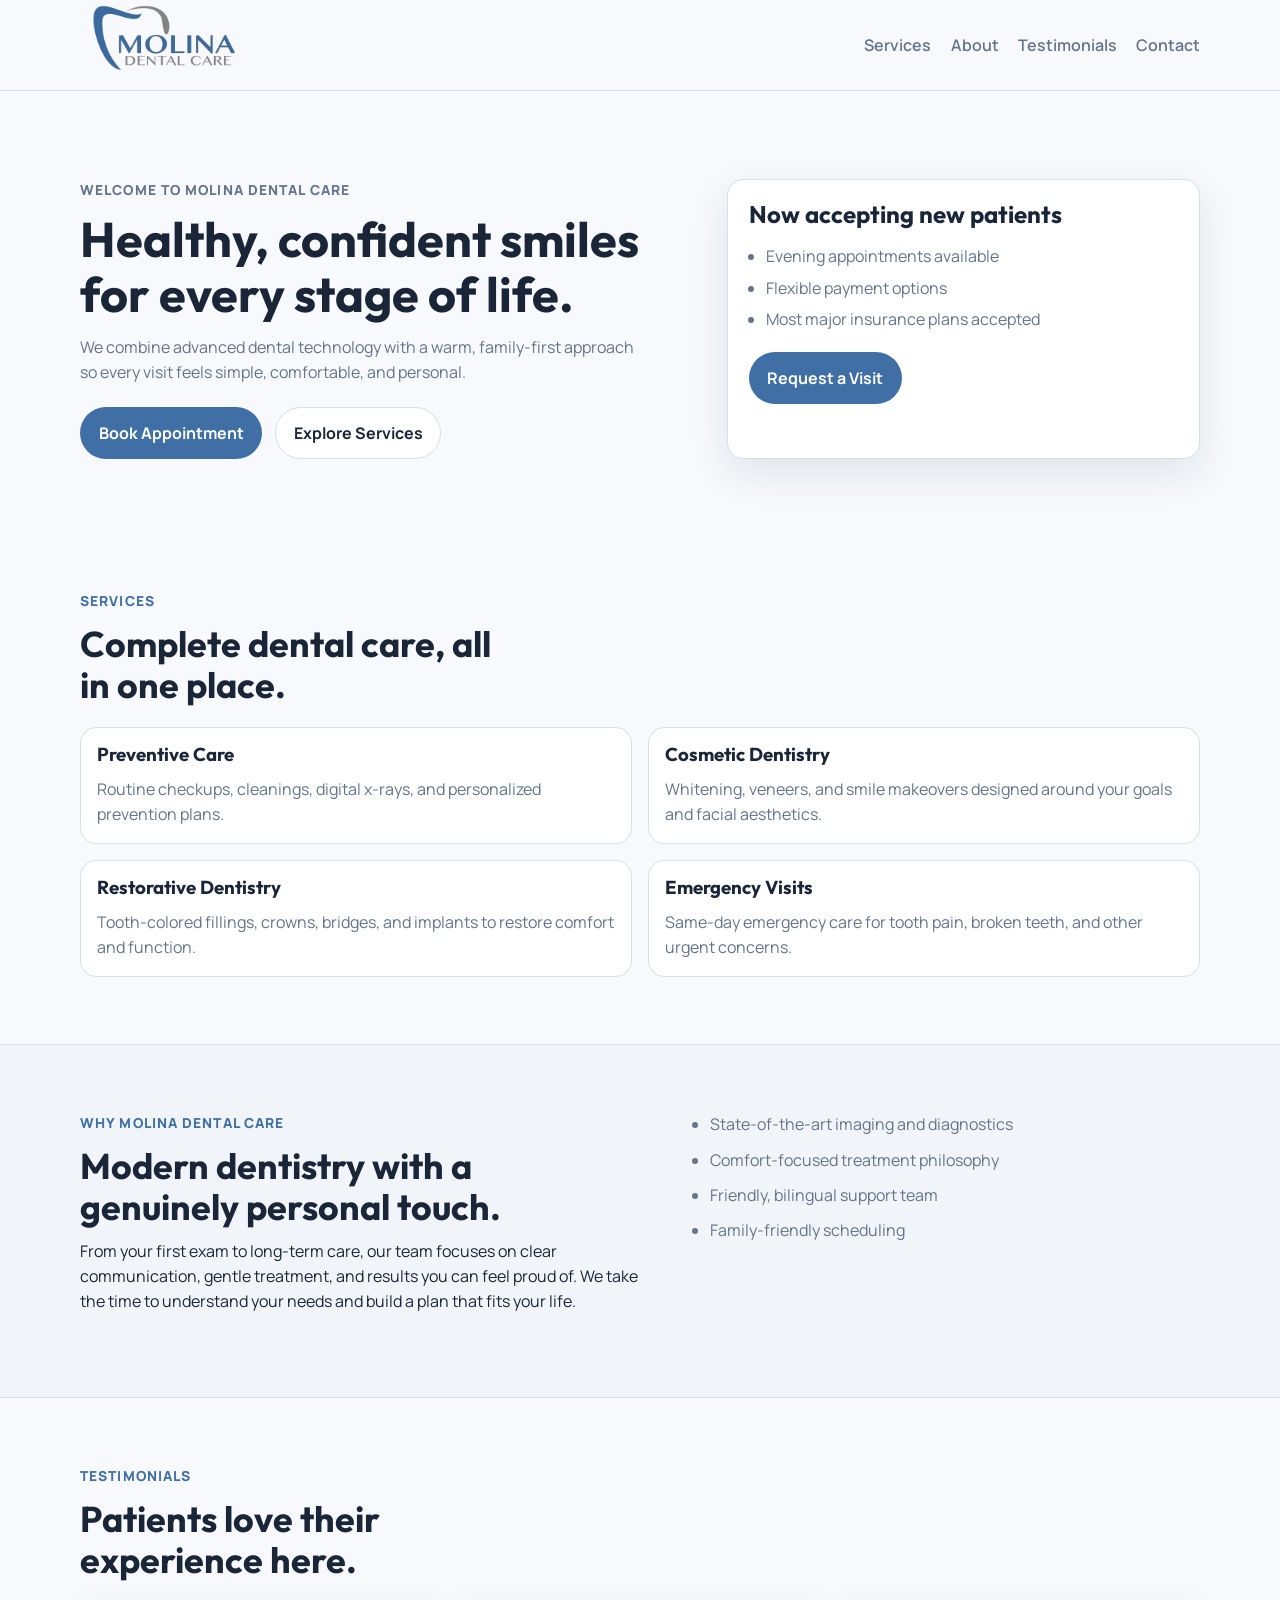
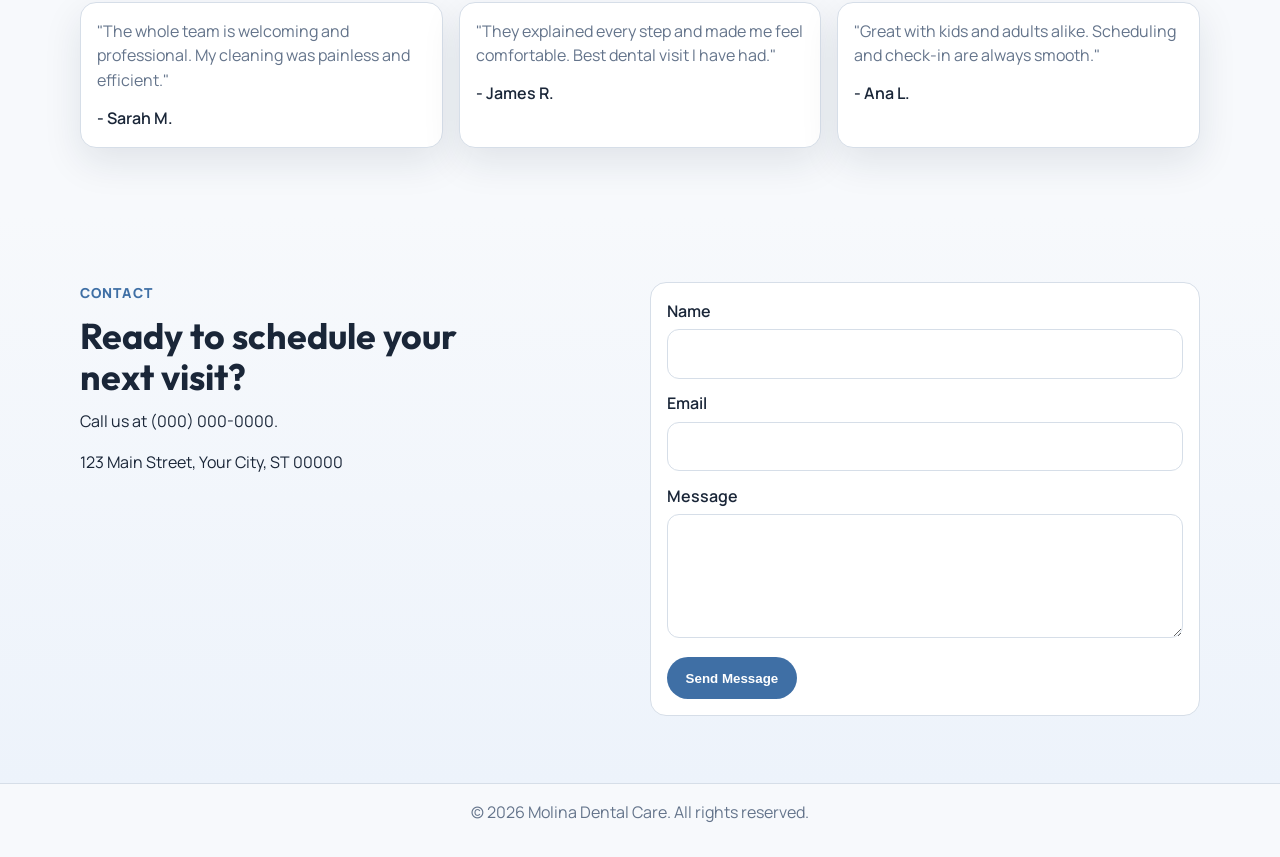
==== index.html @ 833f5c18 "Initial dental website" ====
<!doctype html>
<html lang="en">
  <head>
    <meta charset="UTF-8" />
    <meta name="viewport" content="width=device-width, initial-scale=1.0" />
    <title>Molina Dental Care | Modern Family Dentistry</title>
    <link rel="icon" type="image/jpeg" href="./assets/favicon.png" />
    <meta
      name="description"
      content="Molina Dental Care provides modern, compassionate dental care for families, kids, and adults."
    />
    <link rel="preconnect" href="https://fonts.googleapis.com" />
    <link rel="preconnect" href="https://fonts.gstatic.com" crossorigin />
    <link
      href="https://fonts.googleapis.com/css2?family=Outfit:wght@400;500;600;700;800&family=Manrope:wght@400;500;600&display=swap"
      rel="stylesheet"
    />
    <link rel="stylesheet" href="./styles.css" />
  </head>
  <body>
    <header class="site-header">
      <div class="container nav-wrap">
        <a class="brand" href="#top" aria-label="Molina Dental Care Home">
          <img src="./assets/logo-cropped.png" alt="Molina Dental Care logo" />
        </a>
        <nav class="desktop-nav">
          <a href="#services">Services</a>
          <a href="#about">About</a>
          <a href="#testimonials">Testimonials</a>
          <a href="#contact">Contact</a>
        </nav>
        <button class="menu-toggle" aria-label="Open menu" aria-expanded="false">
          <span></span>
          <span></span>
          <span></span>
        </button>
      </div>
      <nav class="mobile-nav" aria-hidden="true">
        <a href="#services">Services</a>
        <a href="#about">About</a>
        <a href="#testimonials">Testimonials</a>
        <a href="#contact">Contact</a>
      </nav>
    </header>

    <main id="top">
      <section class="hero">
        <div class="container hero-grid">
          <div class="hero-copy">
            <p class="eyebrow">Welcome to Molina Dental Care</p>
            <h1>Healthy, confident smiles for every stage of life.</h1>
            <p>
              We combine advanced dental technology with a warm, family-first
              approach so every visit feels simple, comfortable, and personal.
            </p>
            <div class="hero-actions">
              <a class="btn btn-primary" href="#contact">Book Appointment</a>
              <a class="btn btn-secondary" href="#services">Explore Services</a>
            </div>
          </div>
          <div class="hero-card">
            <h2>Now accepting new patients</h2>
            <ul>
              <li>Evening appointments available</li>
              <li>Flexible payment options</li>
              <li>Most major insurance plans accepted</li>
            </ul>
            <a class="btn btn-primary" href="#contact">Request a Visit</a>
          </div>
        </div>
      </section>

      <section id="services" class="section">
        <div class="container">
          <p class="section-eyebrow">Services</p>
          <h2>Complete dental care, all in one place.</h2>
          <div class="service-grid">
            <article class="service-card">
              <h3>Preventive Care</h3>
              <p>
                Routine checkups, cleanings, digital x-rays, and personalized
                prevention plans.
              </p>
            </article>
            <article class="service-card">
              <h3>Cosmetic Dentistry</h3>
              <p>
                Whitening, veneers, and smile makeovers designed around your
                goals and facial aesthetics.
              </p>
            </article>
            <article class="service-card">
              <h3>Restorative Dentistry</h3>
              <p>
                Tooth-colored fillings, crowns, bridges, and implants to
                restore comfort and function.
              </p>
            </article>
            <article class="service-card">
              <h3>Emergency Visits</h3>
              <p>
                Same-day emergency care for tooth pain, broken teeth, and other
                urgent concerns.
              </p>
            </article>
          </div>
        </div>
      </section>

      <section id="about" class="section section-muted">
        <div class="container split">
          <div>
            <p class="section-eyebrow">Why Molina Dental Care</p>
            <h2>Modern dentistry with a genuinely personal touch.</h2>
            <p>
              From your first exam to long-term care, our team focuses on clear
              communication, gentle treatment, and results you can feel proud
              of. We take the time to understand your needs and build a plan
              that fits your life.
            </p>
          </div>
          <ul class="feature-list">
            <li>State-of-the-art imaging and diagnostics</li>
            <li>Comfort-focused treatment philosophy</li>
            <li>Friendly, bilingual support team</li>
            <li>Family-friendly scheduling</li>
          </ul>
        </div>
      </section>

      <section id="testimonials" class="section">
        <div class="container">
          <p class="section-eyebrow">Testimonials</p>
          <h2>Patients love their experience here.</h2>
          <div class="testimonial-grid">
            <blockquote>
              "The whole team is welcoming and professional. My cleaning was
              painless and efficient."
              <cite>- Sarah M.</cite>
            </blockquote>
            <blockquote>
              "They explained every step and made me feel comfortable. Best
              dental visit I have had."
              <cite>- James R.</cite>
            </blockquote>
            <blockquote>
              "Great with kids and adults alike. Scheduling and check-in are
              always smooth."
              <cite>- Ana L.</cite>
            </blockquote>
          </div>
        </div>
      </section>

      <section id="contact" class="section section-accent">
        <div class="container contact-wrap">
          <div>
            <p class="section-eyebrow">Contact</p>
            <h2>Ready to schedule your next visit?</h2>
            <p>Call us at <a href="tel:+10000000000">(000) 000-0000</a>.</p>
            <p>123 Main Street, Your City, ST 00000</p>
          </div>
          <form class="contact-form" action="#" method="post">
            <label>
              Name
              <input type="text" name="name" required />
            </label>
            <label>
              Email
              <input type="email" name="email" required />
            </label>
            <label>
              Message
              <textarea name="message" rows="4" required></textarea>
            </label>
            <button class="btn btn-primary" type="submit">Send Message</button>
          </form>
        </div>
      </section>
    </main>

    <footer class="site-footer">
      <div class="container footer-wrap">
        <p>&copy; <span id="year"></span> Molina Dental Care. All rights reserved.</p>
      </div>
    </footer>

    <script src="./script.js"></script>
  </body>
</html>
---- styles.css ----
:root {
  --bg: #f7f9fc;
  --surface: #ffffff;
  --text: #1a2638;
  --muted: #64748b;
  --primary: #3f6fa5;
  --primary-dark: #2f5784;
  --accent: #8a8a8a;
  --line: #d6dee8;
  --radius: 16px;
  --shadow: 0 14px 38px rgba(20, 36, 61, 0.1);
}

* {
  box-sizing: border-box;
}

html {
  scroll-behavior: smooth;
}

body {
  margin: 0;
  font-family: "Manrope", sans-serif;
  color: var(--text);
  background: var(--bg);
  line-height: 1.55;
}

h1,
h2,
h3 {
  margin: 0 0 0.75rem;
  line-height: 1.15;
  font-family: "Outfit", sans-serif;
}

p {
  margin: 0 0 1rem;
}

a {
  color: inherit;
  text-decoration: none;
}

.container {
  width: min(1120px, 92vw);
  margin: 0 auto;
}

.site-header {
  position: sticky;
  top: 0;
  z-index: 30;
  background: rgba(247, 249, 252, 0.92);
  border-bottom: 1px solid var(--line);
  backdrop-filter: blur(8px);
}

.nav-wrap {
  display: flex;
  align-items: center;
  justify-content: space-between;
  height: 90px;
  min-height: 68px;
  gap: 1rem;
}

.brand {
  display: flex;
  align-items: center;
  height: 68px;
}

.brand img {
  width: 162px;
  max-width: 30.6vw;
  display: block;
  height: auto;
}

.desktop-nav {
  display: flex;
  gap: 1.2rem;
}

.desktop-nav a {
  color: var(--muted);
  font-weight: 600;
}

.desktop-nav a:hover {
  color: var(--primary);
}

.menu-toggle {
  display: none;
  border: 0;
  background: transparent;
  padding: 0.2rem;
  cursor: pointer;
}

.menu-toggle span {
  display: block;
  width: 24px;
  height: 2px;
  margin: 5px 0;
  border-radius: 4px;
  background: var(--text);
}

.mobile-nav {
  display: none;
  flex-direction: column;
  gap: 0.7rem;
  padding: 0 4vw 1rem;
}

.mobile-nav a {
  color: var(--muted);
  font-weight: 600;
}

.hero {
  padding: 5.5rem 0 4rem;
}

.hero-grid {
  display: grid;
  grid-template-columns: 1.3fr 1fr;
  gap: 2rem;
  align-items: stretch;
}

.eyebrow,
.section-eyebrow {
  font-size: 0.86rem;
  letter-spacing: 0.08em;
  text-transform: uppercase;
  font-weight: 800;
  color: var(--primary);
  margin-bottom: 0.7rem;
}

.hero h1 {
  font-size: clamp(2rem, 3.8vw, 3.35rem);
  max-width: 18ch;
}

.hero-copy p {
  color: var(--muted);
  max-width: 56ch;
}

.hero-actions {
  display: flex;
  flex-wrap: wrap;
  gap: 0.8rem;
  margin-top: 1.4rem;
}

.btn {
  display: inline-flex;
  align-items: center;
  justify-content: center;
  border-radius: 999px;
  padding: 0.78rem 1.1rem;
  font-weight: 700;
  border: 1px solid transparent;
}

.btn-primary {
  color: #fff;
  background: var(--primary);
}

.btn-primary:hover {
  background: var(--primary-dark);
}

.btn-secondary {
  border-color: var(--line);
  color: var(--text);
  background: var(--surface);
}

.hero-card {
  background: var(--surface);
  border: 1px solid var(--line);
  border-radius: var(--radius);
  box-shadow: var(--shadow);
  padding: 1.3rem;
}

.hero-card ul {
  margin: 1rem 0 1.3rem;
  padding-left: 1.1rem;
  color: var(--muted);
}

.hero-card li {
  margin: 0.4rem 0;
}

.section {
  padding: 4.2rem 0;
}

.section h2 {
  font-size: clamp(1.6rem, 2.8vw, 2.4rem);
  max-width: 18ch;
}

.service-grid {
  margin-top: 1.35rem;
  display: grid;
  grid-template-columns: repeat(2, minmax(0, 1fr));
  gap: 1rem;
}

.service-card {
  border: 1px solid var(--line);
  border-radius: var(--radius);
  background: var(--surface);
  padding: 1rem;
}

.service-card p {
  color: var(--muted);
  margin: 0;
}

.section-muted {
  background: #f1f5fa;
  border-top: 1px solid var(--line);
  border-bottom: 1px solid var(--line);
}

.split {
  display: grid;
  grid-template-columns: 1.15fr 1fr;
  gap: 2rem;
  align-items: start;
}

.feature-list {
  margin: 0;
  padding-left: 1rem;
  color: var(--muted);
}

.feature-list li {
  margin-bottom: 0.65rem;
}

.testimonial-grid {
  margin-top: 1.35rem;
  display: grid;
  grid-template-columns: repeat(3, minmax(0, 1fr));
  gap: 1rem;
}

blockquote {
  margin: 0;
  border: 1px solid var(--line);
  background: var(--surface);
  border-radius: var(--radius);
  padding: 1rem;
  box-shadow: var(--shadow);
  color: var(--muted);
}

cite {
  display: block;
  margin-top: 0.8rem;
  color: var(--text);
  font-style: normal;
  font-weight: 600;
}

.section-accent {
  background: linear-gradient(180deg, #f7f9fc 0%, #edf3fb 100%);
}

.contact-wrap {
  display: grid;
  grid-template-columns: 1fr 1fr;
  gap: 1.25rem;
  align-items: start;
}

.contact-form {
  background: var(--surface);
  border: 1px solid var(--line);
  border-radius: var(--radius);
  padding: 1rem;
}

.contact-form label {
  display: block;
  font-weight: 600;
  margin-bottom: 0.8rem;
}

input,
textarea {
  width: 100%;
  margin-top: 0.35rem;
  border: 1px solid var(--line);
  border-radius: 12px;
  padding: 0.7rem 0.75rem;
  font: inherit;
}

.site-footer {
  border-top: 1px solid var(--line);
  padding: 1rem 0;
  color: var(--muted);
  text-align: center;
}

@media (max-width: 900px) {
  .hero-grid,
  .split,
  .contact-wrap,
  .testimonial-grid {
    grid-template-columns: 1fr;
  }

  .service-grid {
    grid-template-columns: 1fr;
  }
}

@media (max-width: 760px) {
  .desktop-nav {
    display: none;
  }

  .menu-toggle {
    display: inline-block;
  }

  .mobile-nav.open {
    display: flex;
  }

  .hero {
    padding-top: 4.2rem;
  }
}
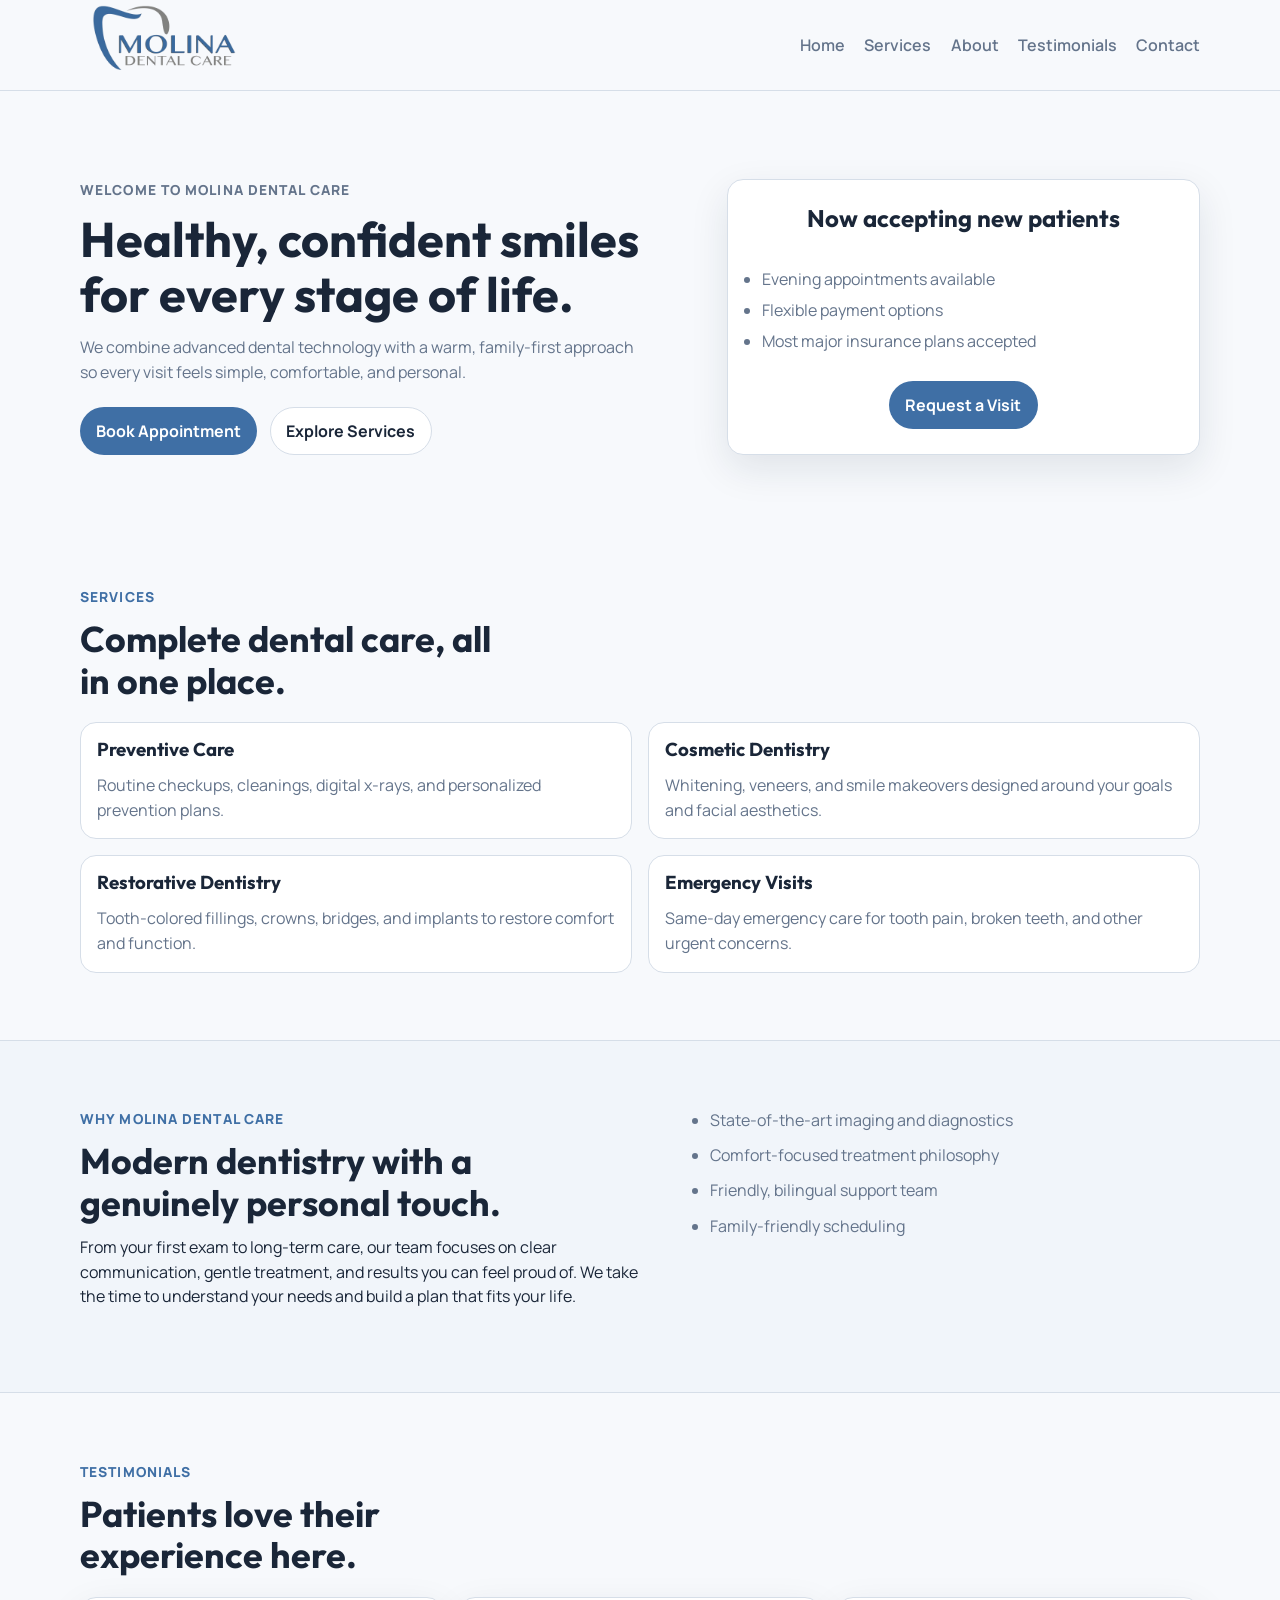
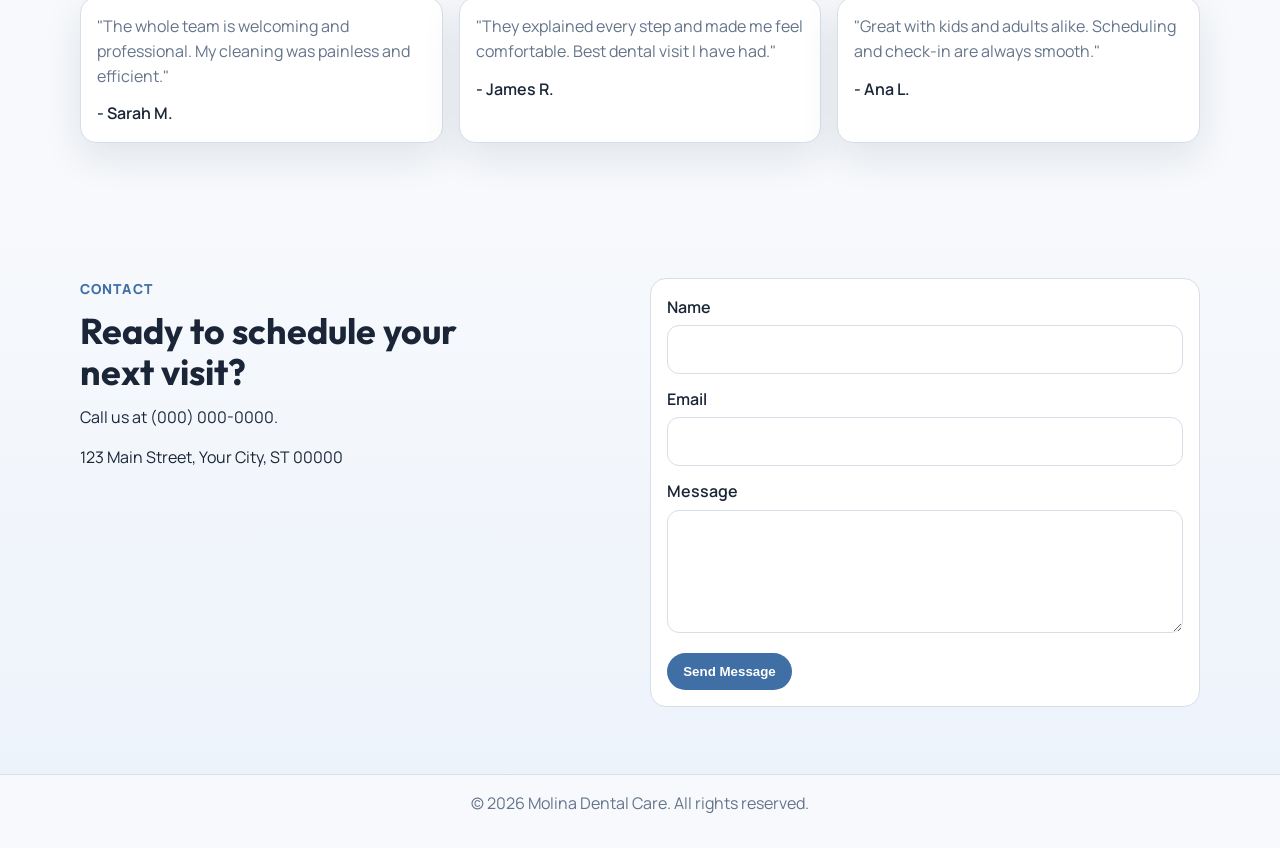
==== commit 924fa197: "seperate services page" ====
--- a/index.html
+++ b/index.html
@@ -24,7 +24,8 @@
           <img src="./assets/logo-cropped.png" alt="Molina Dental Care logo" />
         </a>
         <nav class="desktop-nav">
-          <a href="#services">Services</a>
+          <a href="#top">Home</a>
+          <a href="./services/index.html">Services</a>
           <a href="#about">About</a>
           <a href="#testimonials">Testimonials</a>
           <a href="#contact">Contact</a>
@@ -36,7 +37,8 @@
         </button>
       </div>
       <nav class="mobile-nav" aria-hidden="true">
-        <a href="#services">Services</a>
+        <a href="#top">Home</a>
+        <a href="./services/index.html">Services</a>
         <a href="#about">About</a>
         <a href="#testimonials">Testimonials</a>
         <a href="#contact">Contact</a>
--- a/styles.css
+++ b/styles.css
@@ -166,7 +166,7 @@
   align-items: center;
   justify-content: center;
   border-radius: 999px;
-  padding: 0.78rem 1.1rem;
+  padding: 0.64rem 0.95rem;
   font-weight: 700;
   border: 1px solid transparent;
 }
@@ -192,11 +192,20 @@
   border-radius: var(--radius);
   box-shadow: var(--shadow);
   padding: 1.3rem;
+  display: flex;
+  flex-direction: column;
+  justify-content: center;
+  align-items: center;
+  text-align: center;
 }
 
 .hero-card ul {
   margin: 1rem 0 1.3rem;
   padding-left: 1.1rem;
+  list-style-position: outside;
+  text-align: left;
+  align-self: stretch;
+  margin-left: -0.3rem;
   color: var(--muted);
 }
 
@@ -225,6 +234,10 @@
   border-radius: var(--radius);
   background: var(--surface);
   padding: 1rem;
+}
+
+.service-card h3 {
+  margin-top: 0;
 }
 
 .service-card p {
